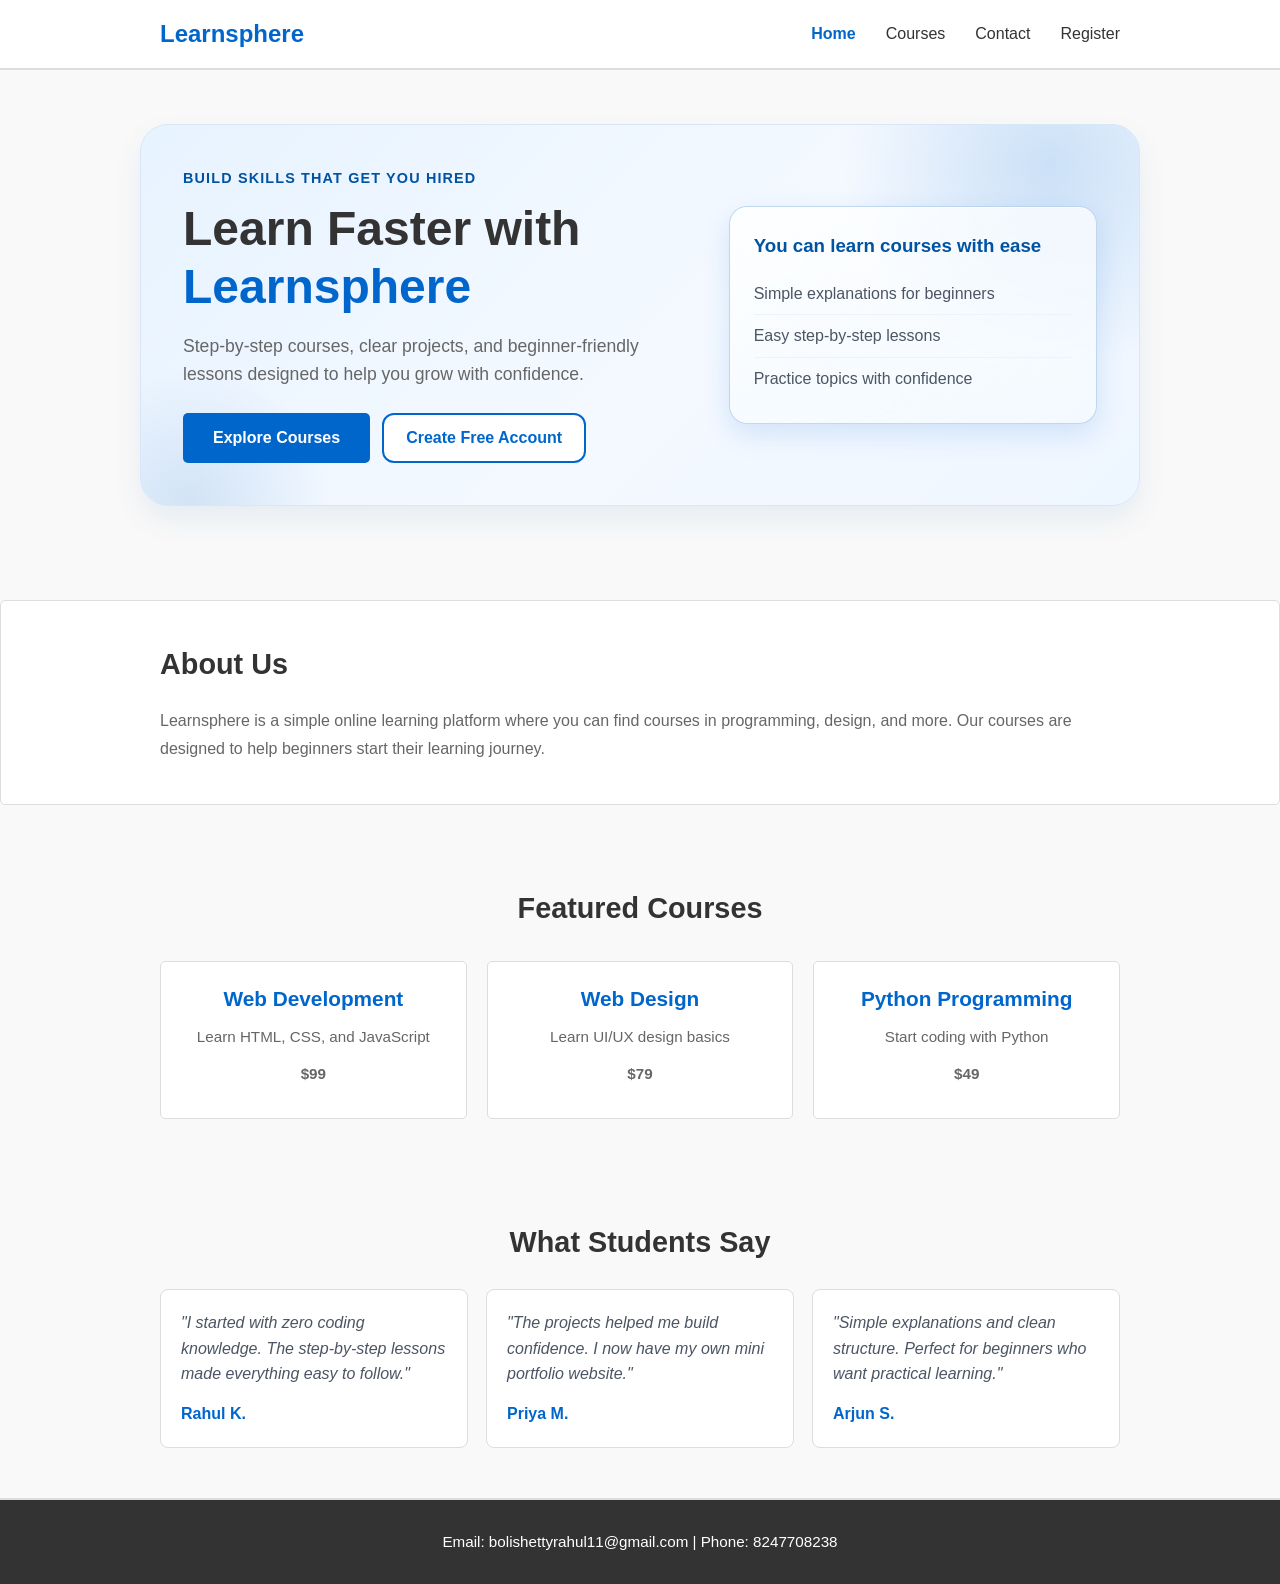
==== index.html @ b21a9aca "Initial commit" ====
<!DOCTYPE html>
<html lang="en">
<head>
    <meta charset="UTF-8">
    <meta name="viewport" content="width=device-width, initial-scale=1.0">
    <title>Learnsphere</title>
    <link rel="stylesheet" href="styles.css">
</head>
<body>
    <nav class="navbar">
        <div class="container">
            <h1 class="logo">Learnsphere</h1>
            <ul class="nav-links">
                <li><a href="index.html">Home</a></li>
                <li><a href="courses.html">Courses</a></li>
                <li><a href="contact.html">Contact</a></li>
                <li><a href="register.html">Register</a></li>
            </ul>
        </div>
    </nav>

    <header class="hero">
        <div class="container hero-grid">
            <div class="hero-copy">
                <p class="hero-kicker">Build Skills That Get You Hired</p>
                <h1>Learn Faster with <span class="hero-accent">Learnsphere</span></h1>
                <p class="hero-subtext">Step-by-step courses, clear projects, and beginner-friendly lessons designed to help you grow with confidence.</p>
                <div class="hero-actions">
                    <a href="courses.html" class="btn">Explore Courses</a>
                    <a href="register.html" class="btn-outline">Create Free Account</a>
                </div>
            </div>
            <div class="hero-panel" aria-label="Learnsphere quick stats">
                <h3>You can learn courses with ease</h3>
                <ul>
                    <li>Simple explanations for beginners</li>
                    <li>Easy step-by-step lessons</li>
                    <li>Practice topics with confidence</li>
                </ul>
            </div>
        </div>
    </header>

    <section class="about">
        <div class="container">
            <h2>About Us</h2>
            <p>Learnsphere is a simple online learning platform where you can find courses in programming, design, and more. Our courses are designed to help beginners start their learning journey.</p>
        </div>
    </section>

    <section class="featured-courses">
        <div class="container">
            <h2>Featured Courses</h2>
            <div class="courses-list">
                <div class="course-item">
                    <h3>Web Development</h3>
                    <p>Learn HTML, CSS, and JavaScript</p>
                    <p class="price">$99</p>
                </div>
                <div class="course-item">
                    <h3>Web Design</h3>
                    <p>Learn UI/UX design basics</p>
                    <p class="price">$79</p>
                </div>
                <div class="course-item">
                    <h3>Python Programming</h3>
                    <p>Start coding with Python</p>
                    <p class="price">$49</p>
                </div>
            </div>
        </div>
    </section>

    <section class="testimonials">
        <div class="container">
            <h2>What Students Say</h2>
            <div class="testimonial-grid">
                <article class="testimonial-card">
                    <p>"I started with zero coding knowledge. The step-by-step lessons made everything easy to follow."</p>
                    <h4>Rahul K.</h4>
                </article>
                <article class="testimonial-card">
                    <p>"The projects helped me build confidence. I now have my own mini portfolio website."</p>
                    <h4>Priya M.</h4>
                </article>
                <article class="testimonial-card">
                    <p>"Simple explanations and clean structure. Perfect for beginners who want practical learning."</p>
                    <h4>Arjun S.</h4>
                </article>
            </div>
        </div>
    </section>

    <footer class="footer">
        <div class="container">
            <p>Email: bolishettyrahul11@gmail.com | Phone: 8247708238</p>
        </div>
    </footer>

    <script src="script.js"></script>
</body>
</html>
---- styles.css ----
/* Beginner-Friendly CSS for EduLearn */

* {
    margin: 0;
    padding: 0;
    box-sizing: border-box;
}

body {
    font-family: Arial, Helvetica, sans-serif;
    line-height: 1.6;
    color: #333;
    background-color: #f9f9f9;
}

:root {
    --radius-soft: 12px;
    --radius-large: 20px;
}

.container {
    max-width: 1000px;
    margin: 0 auto;
    padding: 0 20px;
}

/* ===== Navigation ===== */
.navbar {
    background-color: #fff;
    border-bottom: 2px solid #ddd;
    padding: 15px 0;
    position: sticky;
    top: 0;
    z-index: 100;
}

.navbar .container {
    display: flex;
    justify-content: space-between;
    align-items: center;
}

.logo {
    font-size: 24px;
    font-weight: bold;
    color: #0066cc;
    margin: 0;
}

.nav-links {
    display: flex;
    list-style: none;
    gap: 30px;
}

.nav-links a {
    color: #333;
    text-decoration: none;
    font-weight: 500;
    transition: color 0.3s;
}

.nav-links a:hover {
    color: #0066cc;
}

.nav-links a.active-link {
    color: #0066cc;
    font-weight: 700;
}

.nav-links a:focus-visible,
.btn:focus-visible,
.btn-outline:focus-visible,
.btn-submit:focus-visible,
.btn-details:focus-visible,
.btn-enroll:focus-visible,
.btn-secondary:focus-visible,
.tab-button:focus-visible {
    outline: 3px solid #80bfff;
    outline-offset: 2px;
}

/* ===== Hero Section ===== */
.hero {
    padding: 54px 0;
    margin-bottom: 40px;
}

.hero-grid {
    position: relative;
    display: grid;
    grid-template-columns: 1.4fr 1fr;
    gap: 30px;
    align-items: center;
    background: linear-gradient(135deg, #e7f3ff 0%, #f4f9ff 55%, #eef6ff 100%);
    border: 1px solid #d7e7f7;
    border-radius: 28px;
    padding: 42px;
    overflow: hidden;
    box-shadow: 0 14px 30px rgba(0, 84, 170, 0.08);
}

.hero-grid::before {
    content: "";
    position: absolute;
    width: 420px;
    height: 420px;
    right: -120px;
    top: -170px;
    background: radial-gradient(circle, rgba(0, 102, 204, 0.16) 0%, rgba(0, 102, 204, 0) 70%);
    pointer-events: none;
}

.hero-grid::after {
    content: "";
    position: absolute;
    width: 280px;
    height: 280px;
    left: -90px;
    bottom: -140px;
    background: radial-gradient(circle, rgba(3, 89, 179, 0.12) 0%, rgba(3, 89, 179, 0) 70%);
    pointer-events: none;
}

.hero-copy {
    position: relative;
    z-index: 1;
    text-align: left;
}

.hero-kicker {
    font-size: 0.9rem;
    color: #0052a3;
    font-weight: 700;
    text-transform: uppercase;
    letter-spacing: 0.08em;
    margin-bottom: 10px;
}

.hero h1 {
    font-size: 3rem;
    line-height: 1.2;
    margin-bottom: 16px;
    color: #333;
}

.hero-accent {
    color: #0066cc;
}

.hero-subtext {
    font-size: 1.1rem;
    color: #666;
    max-width: 56ch;
    margin-bottom: 25px;
}

.hero-actions {
    display: flex;
    gap: 12px;
    flex-wrap: wrap;
}

.hero-panel {
    position: relative;
    z-index: 1;
    background: linear-gradient(165deg, rgba(255, 255, 255, 0.8) 0%, rgba(245, 251, 255, 0.62) 100%);
    border: 1px solid rgba(155, 191, 224, 0.6);
    border-radius: 18px;
    padding: 24px;
    box-shadow: 0 10px 28px rgba(0, 102, 204, 0.14), inset 0 1px 0 rgba(255, 255, 255, 0.55);
    backdrop-filter: blur(4px);
}

.hero-panel h3 {
    margin-bottom: 12px;
    color: #0052a3;
}

.hero-panel ul {
    list-style: none;
}

.hero-panel li {
    padding: 8px 0;
    border-bottom: 1px solid #edf3fa;
    color: #4b5563;
}

.hero-panel li:last-child {
    border-bottom: none;
}

.btn-outline {
    background-color: #fff;
    color: #0066cc;
    border: 2px solid #0066cc;
    padding: 10px 22px;
    text-decoration: none;
    border-radius: 5px;
    font-weight: 700;
    display: inline-block;
    transition: all 0.25s;
}

.btn-outline:hover {
    background-color: #0066cc;
    color: #fff;
}

/* Rounded corners across UI */
.about,
.page-header,
.course-item,
.course-card,
.testimonial-card,
.auth-form-container,
.contact-card,
.business-hours,
.hours-grid div,
.contact-form-section,
.course-header,
.curriculum,
.course-card-detail,
.requirements,
.instructor-section,
.btn,
.btn-outline,
.btn-details,
.btn-submit,
.btn-secondary,
.btn-enroll,
.form-group input,
.form-group textarea {
    border-radius: var(--radius-soft);
}

/* ===== Buttons ===== */
.btn {
    background-color: #0066cc;
    color: #fff;
    padding: 12px 30px;
    text-decoration: none;
    border-radius: 5px;
    font-weight: bold;
    display: inline-block;
    transition: background-color 0.3s, transform 0.2s;
    cursor: pointer;
    border: none;
}

.btn:hover {
    background-color: #0052a3;
    transform: translateY(-2px);
}

.btn-details {
    background-color: #0066cc;
    color: #fff;
    padding: 10px 20px;
    text-decoration: none;
    border-radius: 5px;
    font-weight: bold;
    display: inline-block;
    transition: background-color 0.3s;
    margin-top: 10px;
    font-size: 0.95rem;
}

.btn-details:hover {
    background-color: #0052a3;
}

.btn-submit {
    background-color: #0066cc;
    color: #fff;
    padding: 12px 30px;
    border: none;
    border-radius: 5px;
    font-weight: bold;
    font-size: 1rem;
    cursor: pointer;
    width: 100%;
    transition: background-color 0.3s;
}

.btn-submit:hover {
    background-color: #0052a3;
}

.btn-secondary {
    background-color: #666;
    color: #fff;
    padding: 12px 30px;
    border: none;
    border-radius: 5px;
    font-weight: bold;
    font-size: 1rem;
    cursor: pointer;
    width: 100%;
    transition: background-color 0.3s;
    margin-top: 10px;
}

.btn-secondary:hover {
    background-color: #444;
}

.btn-enroll {
    background-color: #28a745;
    color: #fff;
    padding: 12px 30px;
    border: none;
    border-radius: 5px;
    font-weight: bold;
    font-size: 1rem;
    cursor: pointer;
    width: 100%;
    transition: background-color 0.3s;
}

.btn-enroll:hover {
    background-color: #218838;
}

/* ===== Page Header ===== */
.page-header {
    background-color: #e8f4f8;
    padding: 40px 0;
    text-align: center;
    margin-bottom: 40px;
}

.page-header h1 {
    font-size: 2rem;
    color: #333;
    margin-bottom: 10px;
}

.page-header p {
    font-size: 1.1rem;
    color: #666;
}

/* ===== About Section ===== */
.about {
    padding: 40px 0;
    background-color: #fff;
    margin-bottom: 40px;
    border: 1px solid #ddd;
    border-radius: 5px;
}

.about h2 {
    font-size: 1.8rem;
    margin-bottom: 20px;
    color: #333;
}

.about p {
    font-size: 1rem;
    color: #666;
    line-height: 1.8;
}

/* ===== Featured Courses ===== */
.featured-courses {
    padding: 40px 0;
    margin-bottom: 40px;
}

.featured-courses h2 {
    font-size: 1.8rem;
    margin-bottom: 30px;
    text-align: center;
    color: #333;
}

.courses-list {
    display: grid;
    grid-template-columns: repeat(auto-fit, minmax(280px, 1fr));
    gap: 20px;
}

.course-item {
    background-color: #fff;
    border: 1px solid #ddd;
    padding: 20px;
    border-radius: 5px;
    text-align: center;
    transition: box-shadow 0.3s, transform 0.3s;
}

.course-item:hover {
    box-shadow: 0 4px 8px rgba(0, 0, 0, 0.1);
    transform: translateY(-3px);
}

.course-item h3 {
    font-size: 1.3rem;
    margin-bottom: 10px;
    color: #0066cc;
}

.course-item p {
    color: #666;
    margin-bottom: 12px;
    font-size: 0.95rem;
}

/* ===== Testimonials ===== */
.testimonials {
    padding: 20px 0 50px;
}

.testimonials h2 {
    font-size: 1.8rem;
    margin-bottom: 24px;
    text-align: center;
}

.testimonial-grid {
    display: grid;
    grid-template-columns: repeat(auto-fit, minmax(240px, 1fr));
    gap: 18px;
}

.testimonial-card {
    background-color: #fff;
    border: 1px solid #ddd;
    border-radius: 8px;
    padding: 20px;
}

.testimonial-card p {
    color: #4b5563;
    font-style: italic;
    margin-bottom: 14px;
}

.testimonial-card h4 {
    color: #0066cc;
}

.price {
    font-size: 1.5rem;
    font-weight: bold;
    color: #0066cc;
}

/* ===== Courses Section ===== */
.courses-section {
    padding: 40px 0;
}

.courses-section h2 {
    font-size: 1.8rem;
    margin-bottom: 30px;
    text-align: center;
    color: #333;
}

.courses-grid {
    display: grid;
    grid-template-columns: repeat(auto-fit, minmax(300px, 1fr));
    gap: 20px;
}

.course-card {
    background-color: #fff;
    border: 1px solid #ddd;
    padding: 20px;
    border-radius: 5px;
    transition: box-shadow 0.3s, transform 0.3s;
}

.course-card:hover {
    box-shadow: 0 4px 10px rgba(0, 0, 0, 0.1);
    transform: translateY(-5px);
}

.course-card h3 {
    font-size: 1.3rem;
    margin-bottom: 12px;
    color: #0066cc;
}

.course-card p {
    margin-bottom: 8px;
    color: #666;
    font-size: 0.95rem;
}

.course-card p strong {
    color: #333;
}

/* ===== Footer ===== */
.footer {
    background-color: #333;
    color: #fff;
    padding: 30px 0;
    text-align: center;
    border-top: 2px solid #ddd;
}

.footer p {
    margin: 0;
    font-size: 0.95rem;
}

.footer a {
    color: #0066cc;
    text-decoration: none;
}

.footer a:hover {
    text-decoration: underline;
}

/* ===== Authentication Page ===== */
.auth-page {
    padding: 40px 0;
    min-height: 600px;
}

.auth-form-container {
    background-color: #fff;
    border: 1px solid #ddd;
    border-radius: 5px;
    padding: 40px;
    max-width: 500px;
    margin: 0 auto;
}

.auth-tabs {
    display: flex;
    gap: 10px;
    margin-bottom: 30px;
    border-bottom: 2px solid #ddd;
}

.tab-button {
    background-color: transparent;
    border: none;
    padding: 12px 20px;
    font-size: 1.1rem;
    cursor: pointer;
    color: #666;
    font-weight: bold;
    border-bottom: 3px solid transparent;
    transition: all 0.3s;
}

.tab-button.active {
    color: #0066cc;
    border-bottom-color: #0066cc;
}

.tab-button:hover {
    color: #0066cc;
}

.form-section h2 {
    font-size: 1.5rem;
    margin-bottom: 25px;
    color: #333;
    text-align: center;
}

/* ===== Forms ===== */
.form-group {
    margin-bottom: 20px;
}

.form-group label {
    display: block;
    font-weight: bold;
    margin-bottom: 8px;
    color: #333;
}

.form-group input,
.form-group textarea {
    width: 100%;
    padding: 12px;
    border: 1px solid #ddd;
    border-radius: 5px;
    font-size: 1rem;
    font-family: Arial, sans-serif;
    transition: border-color 0.3s;
}

.form-group input:focus,
.form-group textarea:focus {
    outline: none;
    border-color: #0066cc;
    box-shadow: 0 0 5px rgba(0, 102, 204, 0.3);
}

.form-group small {
    display: block;
    margin-top: 5px;
    color: #666;
    font-size: 0.85rem;
}

.error {
    color: #d32f2f;
    font-size: 0.85rem;
    display: block;
    margin-top: 5px;
}

.success-message {
    color: #0f7a35;
    background-color: #eaf8ef;
    border: 1px solid #b8e3c6;
    border-radius: 6px;
    padding: 10px 12px;
    margin-top: 14px;
    font-size: 0.92rem;
    display: none;
}

/* ===== Contact Page ===== */
.contact-page {
    padding: 40px 0;
}

.contact-page h2 {
    font-size: 2rem;
    text-align: center;
    margin-bottom: 40px;
    color: #333;
}

.contact-info-grid {
    display: grid;
    grid-template-columns: repeat(auto-fit, minmax(280px, 1fr));
    gap: 20px;
    margin-bottom: 40px;
}

.contact-card {
    background-color: #fff;
    border: 1px solid #ddd;
    padding: 25px;
    border-radius: 5px;
    text-align: center;
    transition: box-shadow 0.3s;
}

.contact-card:hover {
    box-shadow: 0 4px 10px rgba(0, 0, 0, 0.1);
}

.contact-card h3 {
    font-size: 1.3rem;
    color: #0066cc;
    margin-bottom: 15px;
}

.contact-card p {
    color: #666;
    line-height: 1.8;
    margin-bottom: 10px;
}

.contact-card a {
    color: #0066cc;
    text-decoration: none;
}

.contact-card a:hover {
    text-decoration: underline;
}

.business-hours {
    background-color: #e8f4f8;
    padding: 30px;
    border-radius: 5px;
    margin-bottom: 40px;
}

.business-hours h3 {
    font-size: 1.5rem;
    margin-bottom: 20px;
    color: #333;
}

.hours-grid {
    display: grid;
    grid-template-columns: repeat(auto-fit, minmax(200px, 1fr));
    gap: 15px;
}

.hours-grid div {
    background-color: #fff;
    padding: 15px;
    border-radius: 5px;
    border-left: 4px solid #0066cc;
}

.contact-form-section {
    background-color: #fff;
    border: 1px solid #ddd;
    padding: 30px;
    border-radius: 5px;
    max-width: 600px;
    margin: 0 auto;
}

.contact-form-section h3 {
    font-size: 1.5rem;
    margin-bottom: 25px;
    color: #333;
    text-align: center;
}

/* ===== Course Details Page ===== */
.course-details-page {
    padding: 40px 0;
}

.back-link {
    color: #0066cc;
    text-decoration: none;
    font-weight: bold;
    display: inline-block;
    margin-bottom: 30px;
    transition: color 0.3s;
}

.back-link:hover {
    color: #0052a3;
}

.course-header {
    background-color: #e8f4f8;
    padding: 30px;
    border-radius: 5px;
    margin-bottom: 30px;
}

.course-header h1 {
    font-size: 2rem;
    color: #333;
    margin-bottom: 15px;
}

.course-meta {
    display: flex;
    flex-wrap: wrap;
    gap: 20px;
    font-size: 1rem;
    color: #666;
}

.course-content {
    display: grid;
    grid-template-columns: 1fr 300px;
    gap: 30px;
    margin-bottom: 40px;
}

.course-info h3 {
    font-size: 1.3rem;
    color: #333;
    margin-top: 25px;
    margin-bottom: 15px;
}

.course-info h3:first-child {
    margin-top: 0;
}

.course-info p {
    color: #666;
    line-height: 1.8;
    margin-bottom: 15px;
}

.learning-points {
    list-style: none;
    margin: 15px 0;
}

.learning-points li {
    padding: 8px 0;
    color: #666;
}

.curriculum {
    background-color: #f9f9f9;
    padding: 20px;
    border-radius: 5px;
}

.module {
    margin-bottom: 20px;
    padding-bottom: 20px;
    border-bottom: 1px solid #ddd;
}

.module:last-child {
    border-bottom: none;
    margin-bottom: 0;
    padding-bottom: 0;
}

.module h4 {
    color: #0066cc;
    margin-bottom: 10px;
    font-size: 1.1rem;
}

.module ul {
    margin-left: 20px;
    color: #666;
}

.module li {
    margin: 5px 0;
}

/* ===== Course Sidebar ===== */
.course-sidebar {
    position: sticky;
    top: 100px;
}

.course-card-detail {
    background-color: #fff;
    border: 1px solid #ddd;
    border-radius: 5px;
    padding: 20px;
}

.price-section {
    text-align: center;
    margin-bottom: 20px;
    padding-bottom: 20px;
    border-bottom: 2px solid #ddd;
}

.original-price {
    font-size: 1rem;
    color: #999;
    text-decoration: line-through;
    margin-left: 10px;
}

.course-details-box {
    margin-bottom: 20px;
}

.detail-item {
    padding: 15px 0;
    border-bottom: 1px solid #eee;
}

.detail-item:last-child {
    border-bottom: none;
}

.detail-item strong {
    color: #333;
    font-size: 0.9rem;
}

.detail-item span {
    color: #666;
    display: block;
    margin-top: 5px;
}

.requirements {
    background-color: #e8f4f8;
    padding: 15px;
    border-radius: 5px;
    margin-top: 20px;
}

.requirements h4 {
    color: #0066cc;
    margin-bottom: 10px;
    font-size: 1rem;
}

.requirements ul {
    margin-left: 20px;
    color: #666;
    font-size: 0.9rem;
}

.requirements li {
    margin: 5px 0;
}

/* ===== Instructor Section ===== */
.instructor-section {
    background-color: #fff;
    border: 1px solid #ddd;
    padding: 30px;
    border-radius: 5px;
    margin-bottom: 40px;
}

.instructor-section h3 {
    font-size: 1.5rem;
    margin-bottom: 20px;
    color: #333;
}

.instructor-info {
    display: grid;
    grid-template-columns: 1fr;
    gap: 20px;
}

.instructor-details h4 {
    font-size: 1.3rem;
    color: #0066cc;
    margin-bottom: 10px;
}

.instructor-details p {
    color: #666;
    line-height: 1.8;
    margin-bottom: 15px;
}

.instructor-stats {
    display: grid;
    grid-template-columns: repeat(auto-fit, minmax(150px, 1fr));
    gap: 15px;
    margin-top: 15px;
}

.instructor-stats div {
    background-color: #f9f9f9;
    padding: 15px;
    border-radius: 5px;
    text-align: center;
}

.instructor-stats strong {
    color: #0066cc;
    display: block;
    font-size: 0.9rem;
}

/* ===== Responsive Design ===== */
@media (max-width: 768px) {
    .navbar .container {
        flex-direction: column;
        gap: 15px;
    }

    .nav-links {
        gap: 15px;
        flex-wrap: wrap;
    }

    .logo {
        font-size: 20px;
    }

    .hero-grid {
        grid-template-columns: 1fr;
        padding: 28px;
        border-radius: 22px;
    }

    .hero-copy {
        text-align: center;
    }

    .hero h1 {
        font-size: 2.1rem;
    }

    .page-header h1 {
        font-size: 1.5rem;
    }

    .courses-grid,
    .courses-list,
    .contact-info-grid,
    .testimonial-grid {
        grid-template-columns: 1fr;
    }

    .course-content {
        grid-template-columns: 1fr;
    }

    .course-sidebar {
        position: static;
        top: auto;
    }

    .auth-form-container {
        padding: 25px;
    }

    .contact-form-section {
        padding: 20px;
    }

    .course-meta {
        flex-direction: column;
        gap: 10px;
    }
}

@media (max-width: 480px) {
    .logo {
        font-size: 20px;
    }

    .nav-links {
        gap: 10px;
        font-size: 0.9rem;
    }

    .hero h1 {
        font-size: 1.75rem;
    }

    .hero-grid {
        padding: 22px;
        border-radius: 18px;
    }

    .hero p {
        font-size: 1rem;
    }

    .page-header h1 {
        font-size: 1.3rem;
    }

    .course-header h1 {
        font-size: 1.5rem;
    }

    .courses-grid,
    .courses-list {
        grid-template-columns: 1fr;
    }

    .auth-tabs {
        flex-direction: column;
    }

    .tab-button {
        text-align: center;
        width: 100%;
    }

    .auth-form-container {
        padding: 15px;
    }

    .contact-form-section {
        padding: 15px;
    }
}
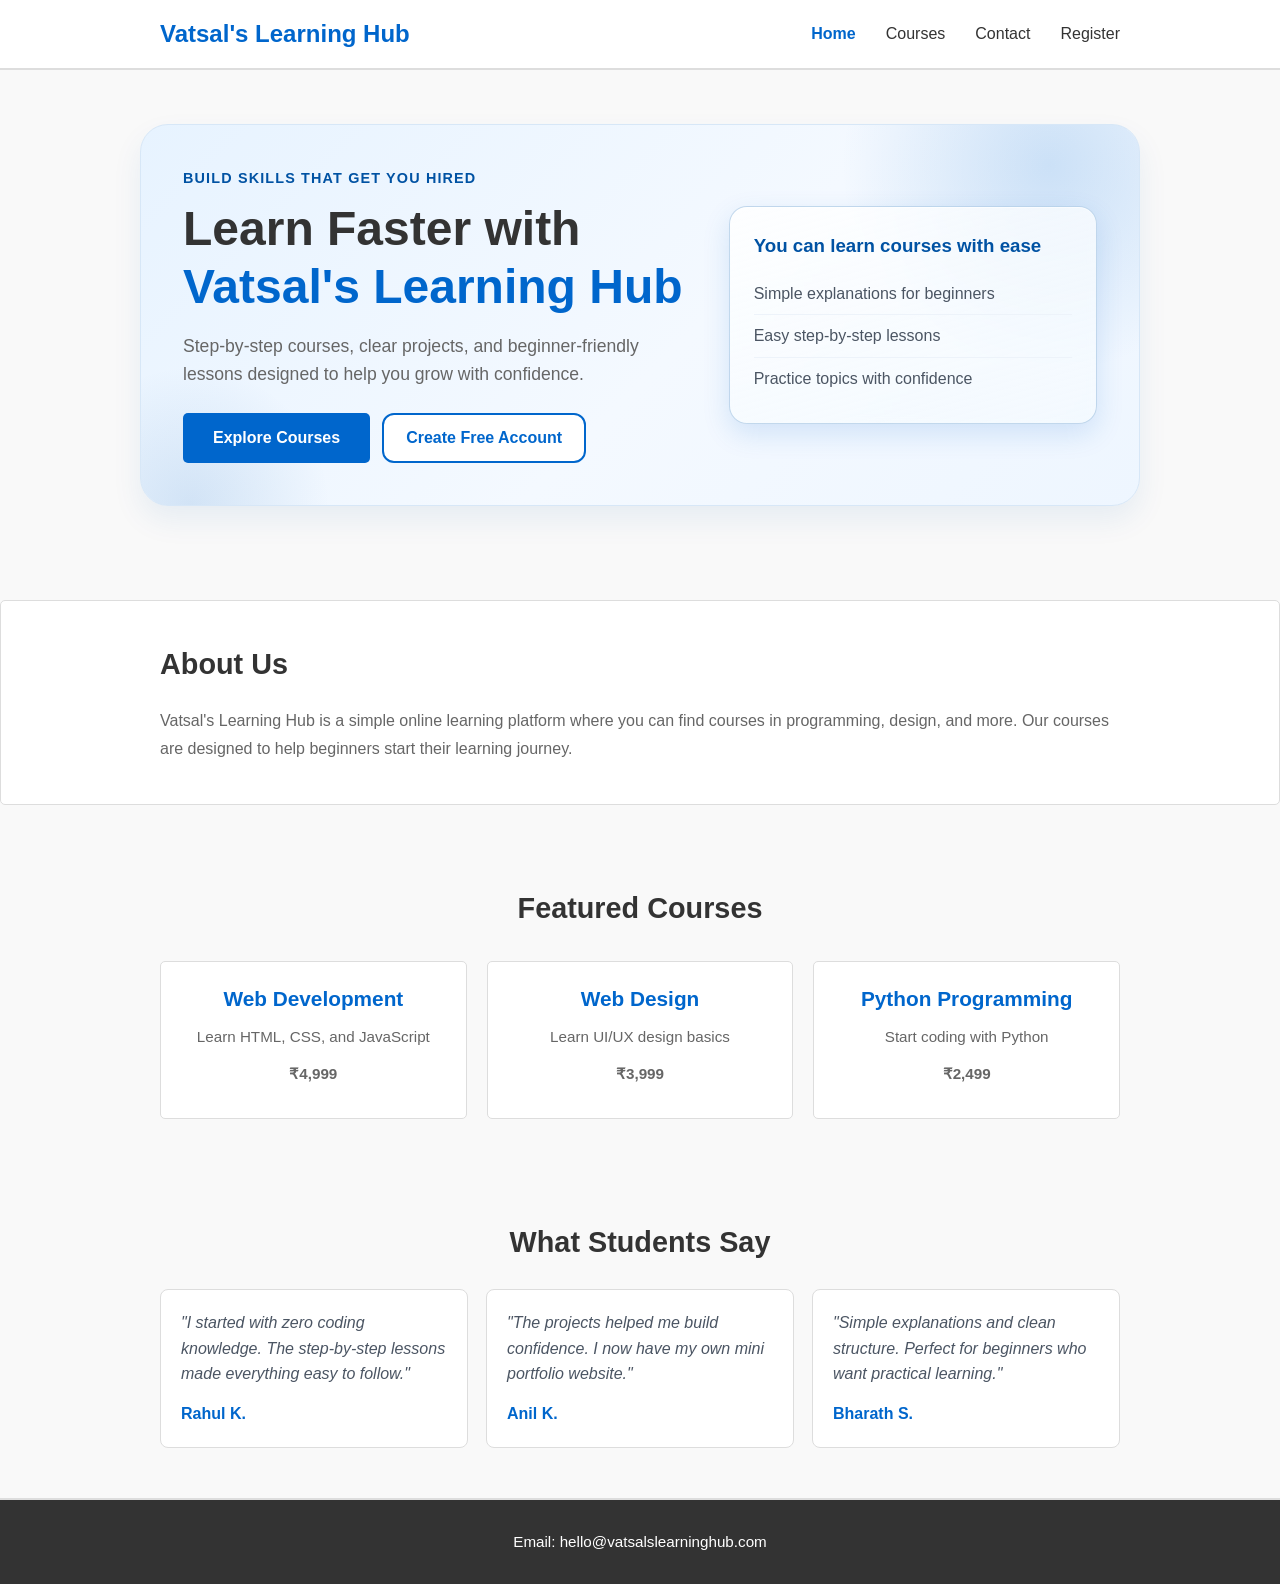
==== commit 75c41e2d: "Complete customization: updated HTML footers/emails, styles for Inter font/orange theme/no borders, " ====
--- a/index.html
+++ b/index.html
@@ -3,13 +3,14 @@
 <head>
     <meta charset="UTF-8">
     <meta name="viewport" content="width=device-width, initial-scale=1.0">
-    <title>Learnsphere</title>
+    <title>Vatsal's Learning Hub</title>
+<link href="https://fonts.googleapis.com/css2?family=Inter:wght@400;500;600;700&display=swap" rel="stylesheet">
     <link rel="stylesheet" href="styles.css">
 </head>
 <body>
     <nav class="navbar">
         <div class="container">
-            <h1 class="logo">Learnsphere</h1>
+            <h1 class="logo">Vatsal's Learning Hub</h1>
             <ul class="nav-links">
                 <li><a href="index.html">Home</a></li>
                 <li><a href="courses.html">Courses</a></li>
@@ -23,7 +24,7 @@
         <div class="container hero-grid">
             <div class="hero-copy">
                 <p class="hero-kicker">Build Skills That Get You Hired</p>
-                <h1>Learn Faster with <span class="hero-accent">Learnsphere</span></h1>
+                <h1>Learn Faster with <span class="hero-accent">Vatsal's Learning Hub</span></h1>
                 <p class="hero-subtext">Step-by-step courses, clear projects, and beginner-friendly lessons designed to help you grow with confidence.</p>
                 <div class="hero-actions">
                     <a href="courses.html" class="btn">Explore Courses</a>
@@ -44,7 +45,7 @@
     <section class="about">
         <div class="container">
             <h2>About Us</h2>
-            <p>Learnsphere is a simple online learning platform where you can find courses in programming, design, and more. Our courses are designed to help beginners start their learning journey.</p>
+            <p>Vatsal's Learning Hub is a simple online learning platform where you can find courses in programming, design, and more. Our courses are designed to help beginners start their learning journey.</p>
         </div>
     </section>
 
@@ -55,17 +56,17 @@
                 <div class="course-item">
                     <h3>Web Development</h3>
                     <p>Learn HTML, CSS, and JavaScript</p>
-                    <p class="price">$99</p>
+                    <p class="price">₹4,999</p>
                 </div>
                 <div class="course-item">
                     <h3>Web Design</h3>
                     <p>Learn UI/UX design basics</p>
-                    <p class="price">$79</p>
+                    <p class="price">₹3,999</p>
                 </div>
                 <div class="course-item">
                     <h3>Python Programming</h3>
                     <p>Start coding with Python</p>
-                    <p class="price">$49</p>
+                    <p class="price">₹2,499</p>
                 </div>
             </div>
         </div>
@@ -81,11 +82,11 @@
                 </article>
                 <article class="testimonial-card">
                     <p>"The projects helped me build confidence. I now have my own mini portfolio website."</p>
-                    <h4>Priya M.</h4>
+                    <h4>Anil K.</h4>
                 </article>
                 <article class="testimonial-card">
                     <p>"Simple explanations and clean structure. Perfect for beginners who want practical learning."</p>
-                    <h4>Arjun S.</h4>
+                    <h4>Bharath S.</h4>
                 </article>
             </div>
         </div>
@@ -93,7 +94,7 @@
 
     <footer class="footer">
         <div class="container">
-            <p>Email: bolishettyrahul11@gmail.com | Phone: 8247708238</p>
+            <p>Email: hello@vatsalslearninghub.com</p>
         </div>
     </footer>
 
